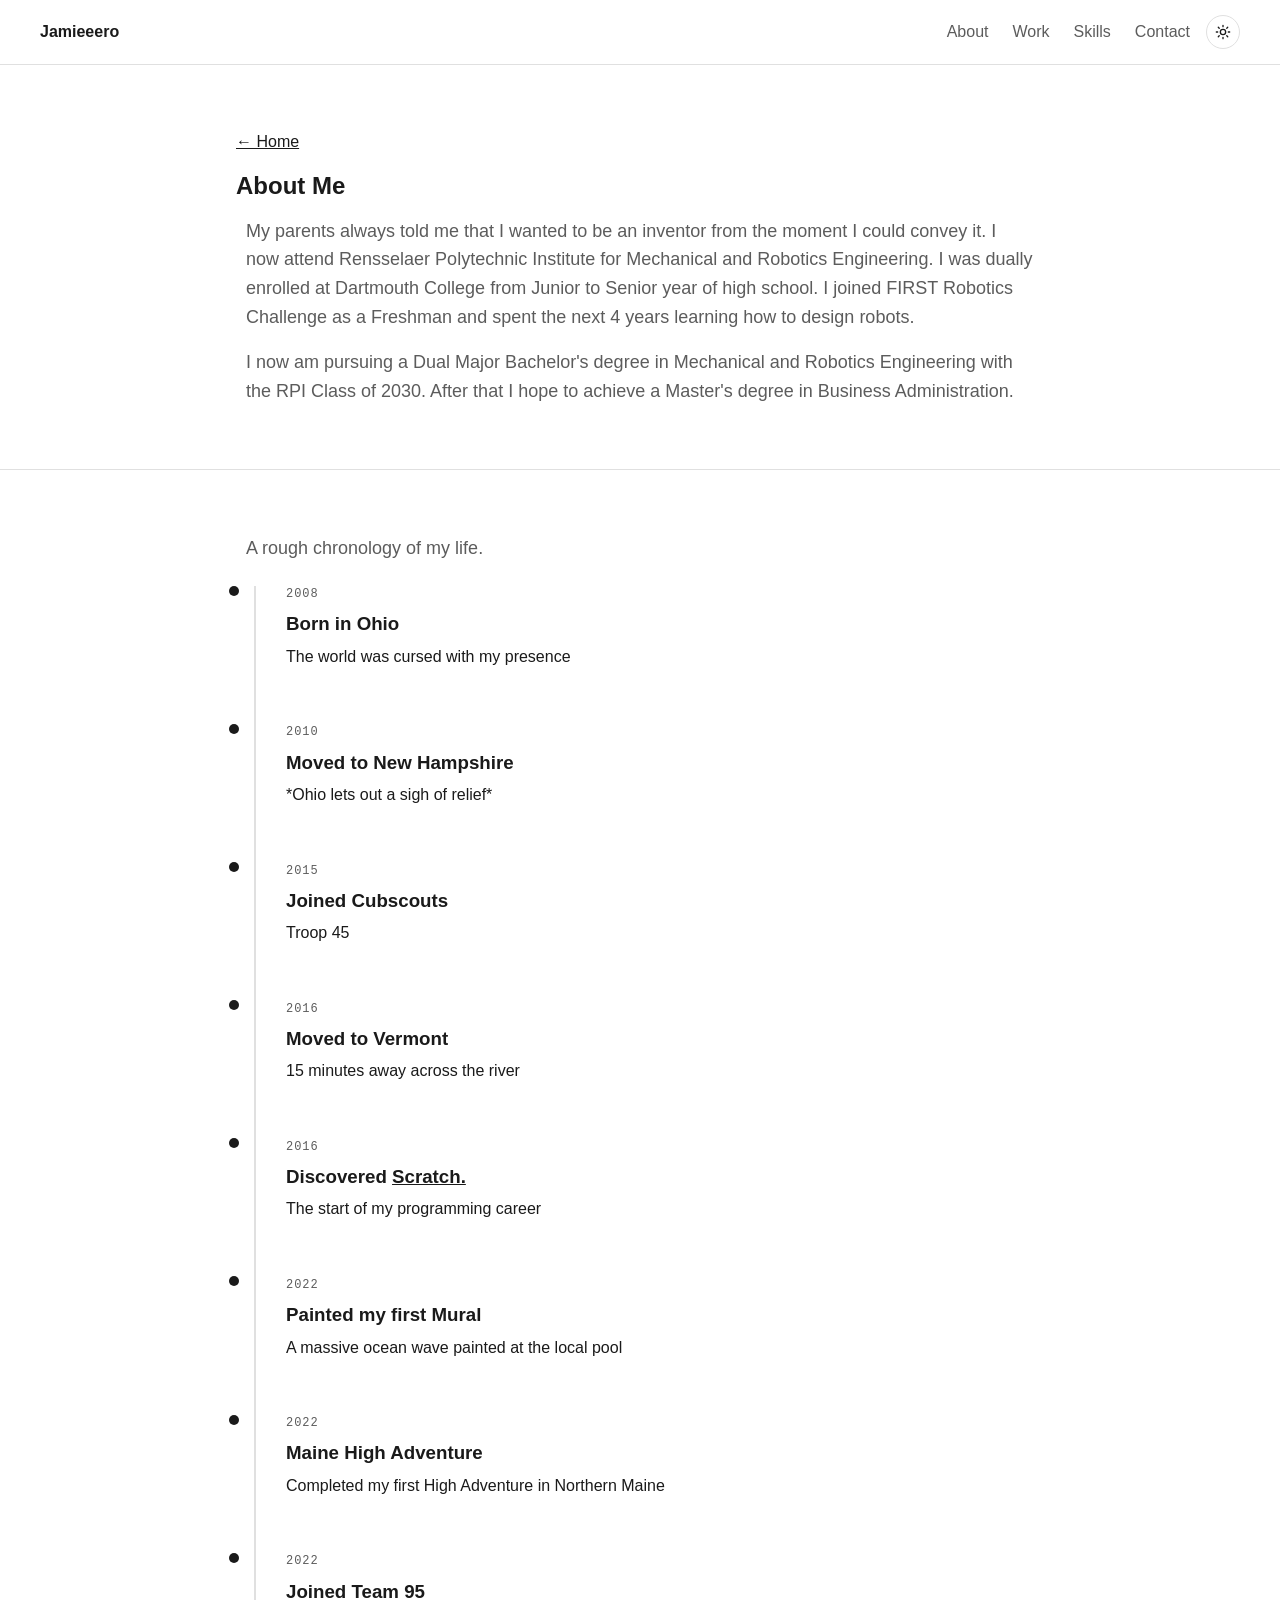
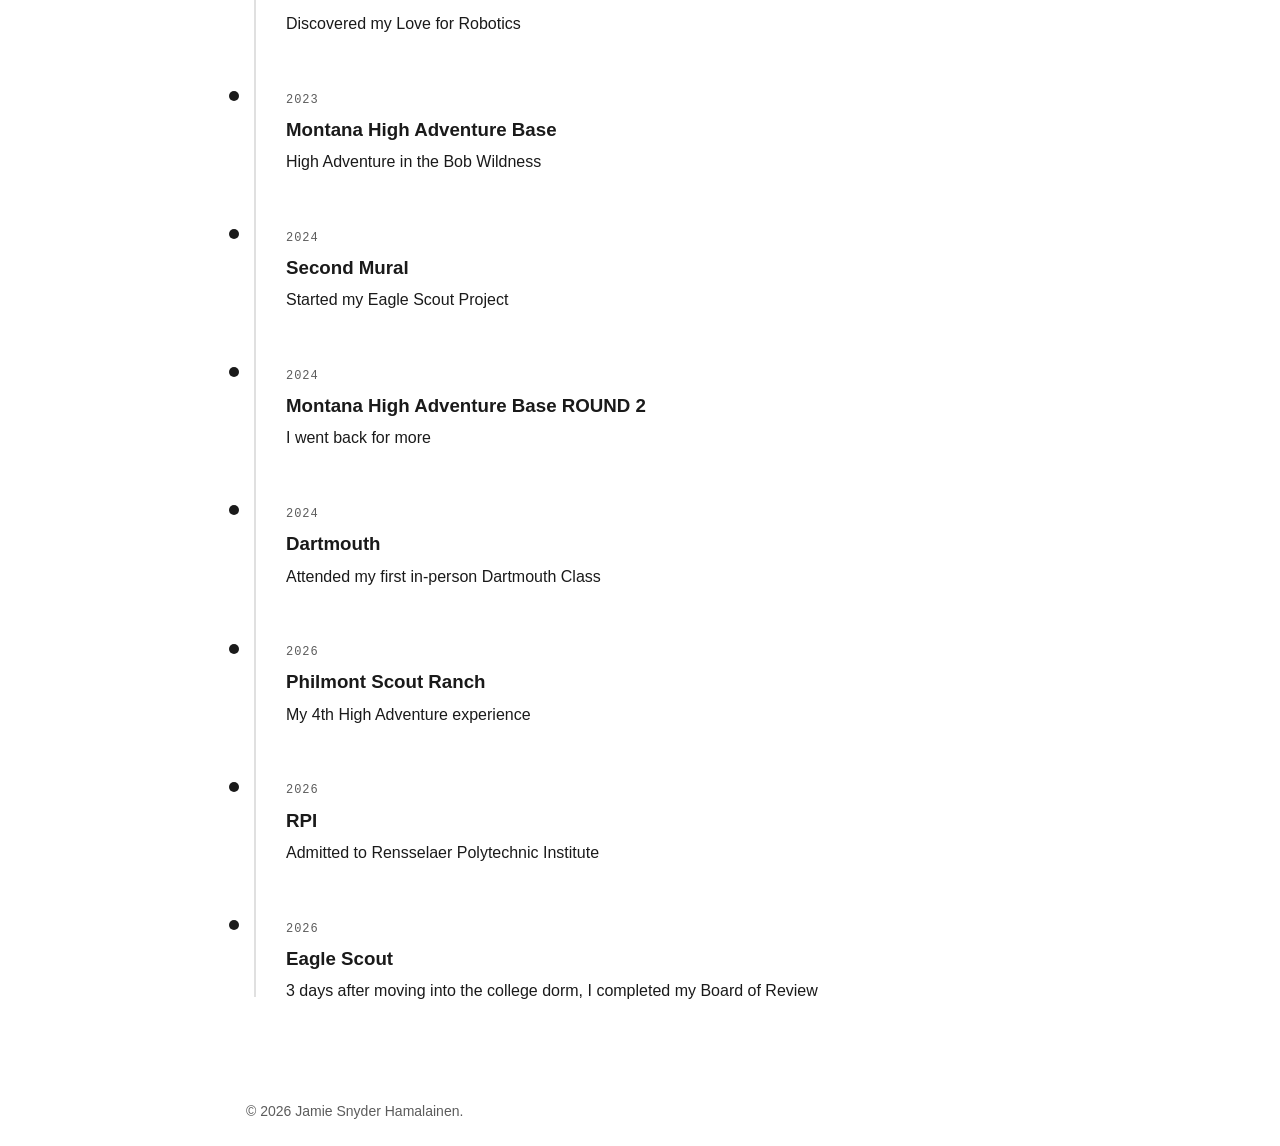
==== about.html @ 57ff3096 "Improvements and additions" ====
<!DOCTYPE html>
<html lang="en">
<head>
    <meta charset="UTF-8">
    <meta name="viewport" content="width=device-width, initial-scale=1.0">
    <title>About</title>
    <meta name="description" content="More Indepth About Page">
    <link rel="stylesheet" href="styles.css">
</head>
<body>

<a class="skip-link" href="#main">Skip to content</a>

<div class="scroll-progress" id="scrollProgress"></div>

<header class="site-header">
    <div class="header-inner">
        <a href="index.html" class="logo">Jamieeero</a>

        <div class="nav-cluster">
            <nav class="primary-nav" id="primaryNav">
                <ul>
                    <li><a href="about.html">About</a></li>
                    <li><a href="index.html#work">Work</a></li>
                    <li><a href="index.html#skills">Skills</a></li>
                    <li><a href="index.html#contact">Contact</a></li>
                </ul>
            </nav>

            <button class="theme-toggle" id="themeToggle" type="button" aria-label="Toggle dark mode">
                <svg class="icon-sun" viewBox="0 0 24 24" fill="none" stroke="currentColor" stroke-width="2" stroke-linecap="round" stroke-linejoin="round" aria-hidden="true">
                    <circle cx="12" cy="12" r="4"></circle>
                    <path d="M12 2v2M12 20v2M4.93 4.93l1.41 1.41M17.66 17.66l1.41 1.41M2 12h2M20 12h2M4.93 19.07l1.41-1.41M17.66 6.34l1.41-1.41"></path>
                </svg>
                <svg class="icon-moon" viewBox="0 0 24 24" fill="none" stroke="currentColor" stroke-width="2" stroke-linecap="round" stroke-linejoin="round" aria-hidden="true">
                    <path d="M21 12.79A9 9 0 1 1 11.21 3 7 7 0 0 0 21 12.79z"></path>
                </svg>
            </button>

            <button class="nav-toggle" id="navToggle" aria-expanded="false" aria-controls="primaryNav">
                <span class="nav-toggle-bar"></span>
                <span class="nav-toggle-bar"></span>
                <span class="nav-toggle-bar"></span>
                <span class="sr-only">Toggle menu</span>
            </button>
        </div>
    </div>
</header>

<main id="main">
    <section class="section" id="about-paragraph">
        <div class="container-title">
            <p class="back-link"><a href="index.html">&larr; Home</a></p>
            <h1>About Me</h1>
        </div>
        <div class="container">

            <p class="hero-subtitle">
                My parents always told me that I wanted to be an inventor from the moment I could convey it. I now attend Rensselaer Polytechnic Institute
                for Mechanical and Robotics Engineering. I was dually enrolled at Dartmouth College from Junior to Senior year of high school. I joined
                FIRST Robotics Challenge as a Freshman and spent the next 4 years learning how to design robots.
            </p>
            <p></p>
            <p class="hero-subtitle">
                I now am pursuing a Dual Major Bachelor's degree in Mechanical and Robotics Engineering with the RPI Class of 2030. After that I hope to
                achieve a Master's degree in Business Administration.
            </p>
        </div>
    </section>


    <section class="section" id="timeline">

        <div class="container">

            <p class="hero-subtitle">
                A rough chronology of my life.
            </p>
            <p></p>
            <p></p>
            <p></p>
        </div>


        <div class="container">
            <ol class="timeline">

                <li class="timeline-entry reveal">
                    <span class="timeline-era">2008</span>
                    <h3>Born in Ohio</h3>
                    <p>The world was cursed with my presence</p>
                </li>

                <li class="timeline-entry reveal">
                    <span class="timeline-era">2010</span>
                    <h3>Moved to New Hampshire</h3>
                    <p>*Ohio lets out a sigh of relief*</p>
                </li>

                <li class="timeline-entry reveal">
                    <span class="timeline-era">2015</span>
                    <h3>Joined Cubscouts</h3>
                    <p>Troop 45</p>
                </li>

                <li class="timeline-entry reveal">
                    <span class="timeline-era">2016</span>
                    <h3>Moved to Vermont</h3>
                    <p>15 minutes away across the river</p>
                </li>

                <li class="timeline-entry reveal">
                    <span class="timeline-era">2016</span>
                    <h3>Discovered <a href="https://scratch.mit.edu">Scratch.</a></h3>
                    <p>The start of my programming career</p>
                </li>


                <li class="timeline-entry reveal">
                    <span class="timeline-era">2022</span>
                    <h3>Painted my first Mural</h3>
                    <p>A massive ocean wave painted at the local pool</p>
                </li>

                <li class="timeline-entry reveal">
                    <span class="timeline-era">2022</span>
                    <h3>Maine High Adventure</h3>
                    <p>Completed my first High Adventure in Northern Maine</p>
                </li>

                <li class="timeline-entry reveal">
                    <span class="timeline-era">2022</span>
                    <h3>Joined Team 95</h3>
                    <p>Discovered my Love for Robotics</p>
                </li>

                <li class="timeline-entry reveal">
                    <span class="timeline-era">2023</span>
                    <h3>Montana High Adventure Base </h3>
                    <p>High Adventure in the Bob Wildness</p>
                </li>


                <li class="timeline-entry reveal">
                    <span class="timeline-era">2024</span>
                    <h3>Second Mural</h3>
                    <p>Started my Eagle Scout Project</p>
                </li>

                <li class="timeline-entry reveal">
                    <span class="timeline-era">2024</span>
                    <h3>Montana High Adventure Base ROUND 2</h3>
                    <p>I went back for more</p>
                </li>

                <li class="timeline-entry reveal">
                    <span class="timeline-era">2024</span>
                    <h3>Dartmouth</h3>
                    <p>Attended my first in-person Dartmouth Class</p>
                </li>

                <li class="timeline-entry reveal">
                    <span class="timeline-era">2026</span>
                    <h3>Philmont Scout Ranch</h3>
                    <p>My 4th High Adventure experience</p>
                </li>

                <li class="timeline-entry reveal">
                    <span class="timeline-era">2026</span>
                    <h3>RPI</h3>
                    <p>Admitted to Rensselaer Polytechnic Institute</p>
                </li>

                <li class="timeline-entry reveal">
                    <span class="timeline-era">2026</span>
                    <h3>Eagle Scout</h3>
                    <p>3 days after moving into the college dorm, I completed my Board of Review</p>
                </li>

            </ol>
        </div>
    </section>

</main>

<footer class="site-footer">
    <div class="container">
        <p>&copy; <span id="year"></span> Jamie Snyder Hamalainen.</p>
    </div>
</footer>

<script src="script.js"></script>
</body>
</html>
---- styles.css ----
:root {

    --color-bg: #ffffff;
    --color-text: #1a1a1a;
    --color-muted: #5c5c5c;
    --color-border: #e0e0e0;
    --color-accent: #1a1a1a;
    --color-shadow: rgba(0, 0, 0, 0.08);


    --font-body: -apple-system, BlinkMacSystemFont, "Segoe UI", Roboto, Helvetica, Arial, sans-serif;
    --font-mono: ui-monospace, "SFMono-Regular", Menlo, Consolas, "Liberation Mono", monospace;
    --font-size-base: 1rem;
    --line-height-base: 1.6;


    --container-width: 820px;
    --title-width: 840px;
    --space-1: 0.5rem;
    --space-2: 1rem;
    --space-3: 1.5rem;
    --space-4: 2.5rem;
    --space-5: 4rem;
    --space-6: 6rem;

    --header-height: 64px;
    --progress-height: 3px;
}

@media (prefers-color-scheme: dark) {
    :root:not([data-theme="light"]) {
        --color-bg: #121212;
        --color-text: #ececec;
        --color-muted: #a0a0a0;
        --color-border: #2a2a2a;
        --color-accent: #ececec;
        --color-shadow: rgba(0, 0, 0, 0.35);
    }
}

/* manual toggle overrides win regardless of OS preference */
:root[data-theme="dark"] {
    --color-bg: #121212;
    --color-text: #ececec;
    --color-muted: #a0a0a0;
    --color-border: #2a2a2a;
    --color-accent: #ececec;
    --color-shadow: rgba(0, 0, 0, 0.35);
}

:root[data-theme="light"] {
    --color-bg: #ffffff;
    --color-text: #1a1a1a;
    --color-muted: #5c5c5c;
    --color-border: #e0e0e0;
    --color-accent: #1a1a1a;
    --color-shadow: rgba(0, 0, 0, 0.08);
}


*,
*::before,
*::after {
    box-sizing: border-box;
}

html {
    -webkit-text-size-adjust: 100%;
    scroll-behavior: smooth;
}

body {
    margin: 0;
    font-family: var(--font-body);
    font-size: var(--font-size-base);
    line-height: var(--line-height-base);
    color: var(--color-text);
    background-color: var(--color-bg);
    transition: background-color 0.3s ease, color 0.3s ease;
}

img,
picture,
svg {
    max-width: 100%;
    display: block;
}

a {
    color: inherit;
}

h1, h2, h3, h4 {
    line-height: 1.25;
    margin: 0 0 var(--space-2);
    overflow-wrap: break-word;
}

h1, h2 {
    /* was a fixed `width`, which forced an 840px-wide box even on
       phones and pushed text past the viewport edge instead of
       wrapping. max-width caps it on desktop; width:100% lets it
       shrink to fit narrow screens. */
    width: 100%;
    max-width: var(--title-width);
}

p {
    margin: 0 0 var(--space-2);
    overflow-wrap: break-word;
}

ul {
    margin: 0;
    padding: 0;
    list-style: none;
}


@media (prefers-reduced-motion: reduce) {
    html {
        scroll-behavior: auto;
    }
    * {
        animation-duration: 0.001ms !important;
        animation-iteration-count: 1 !important;
        transition-duration: 0.001ms !important;
    }
}


a:focus-visible,
button:focus-visible {
    outline: 2px solid var(--color-accent);
    outline-offset: 2px;
}


.sr-only {
    position: absolute;
    width: 1px;
    height: 1px;
    padding: 0;
    margin: -1px;
    overflow: hidden;
    clip: rect(0, 0, 0, 0);
    white-space: nowrap;
    border: 0;
}


.skip-link {
    position: absolute;
    left: -9999px;
    top: 0;
    background: var(--color-bg);
    color: var(--color-text);
    padding: var(--space-1) var(--space-2);
    z-index: 1200;
}

.skip-link:focus {
    left: var(--space-2);
    top: var(--space-2);
}


.container {
    width: 100%;
    max-width: var(--container-width);
    margin-inline: auto;
    padding-inline: var(--space-2);
}

.container-title {
    width: 100%;
    max-width: var(--title-width);
    margin-inline: auto;
    padding-inline: var(--space-2);
}

.section {
    padding-block: var(--space-5);
    border-bottom: 1px solid var(--color-border);
}

.section:last-of-type {
    border-bottom: none;
}


/* ---- scroll progress bar ---- */
.scroll-progress {
    position: fixed;
    top: 0;
    left: 0;
    height: var(--progress-height);
    width: 0%;
    background-color: var(--color-accent);
    z-index: 1101;
    transition: width 0.12s ease-out;
}

@media (prefers-reduced-motion: reduce) {
    .scroll-progress {
        transition: none;
    }
}


.site-header {
    position: sticky;
    top: 0;
    z-index: 100;
    background-color: var(--color-bg);
    border-bottom: 1px solid var(--color-border);
}

.header-inner {
    display: flex;
    align-items: center;
    justify-content: space-between;
    height: var(--header-height);
    padding-inline: var(--space-2);
}

@media (min-width: 1024px) {
    .header-inner {
        padding-inline: var(--space-4);
    }
}

.logo {
    font-weight: 600;
    text-decoration: none;
}

.nav-cluster {
    display: flex;
    align-items: center;
    gap: var(--space-2);
}

.primary-nav ul {
    display: flex;
    gap: var(--space-3);
}

.primary-nav a {
    position: relative;
    text-decoration: none;
    color: var(--color-muted);
    padding-bottom: 3px;
    transition: color 0.2s ease;
}

.primary-nav a::after {
    content: "";
    position: absolute;
    left: 0;
    bottom: 0;
    height: 1px;
    width: 0%;
    background-color: var(--color-text);
    transition: width 0.25s ease;
}

.primary-nav a:hover,
.primary-nav a:focus-visible {
    color: var(--color-text);
}

.primary-nav a:hover::after,
.primary-nav a:focus-visible::after {
    width: 100%;
}

.nav-toggle {
    display: none;
    flex-direction: column;
    justify-content: space-between;
    width: 24px;
    height: 18px;
    background: none;
    border: none;
    padding: 0;
    cursor: pointer;
}

.nav-toggle-bar {
    display: block;
    height: 2px;
    width: 100%;
    background-color: var(--color-text);
}


/* ---- theme toggle ---- */
.theme-toggle {
    display: inline-flex;
    align-items: center;
    justify-content: center;
    width: 34px;
    height: 34px;
    background: none;
    border: 1px solid var(--color-border);
    border-radius: 50%;
    cursor: pointer;
    color: var(--color-text);
    padding: 0;
    transition: border-color 0.2s ease, transform 0.3s ease;
}

.theme-toggle:hover {
    border-color: var(--color-text);
}

.theme-toggle:active {
    transform: scale(0.92);
}

.theme-toggle svg {
    width: 16px;
    height: 16px;
    transition: transform 0.4s ease, opacity 0.3s ease;
}

.theme-toggle .icon-moon {
    display: none;
}

:root[data-theme="dark"] .theme-toggle .icon-sun {
    display: none;
}

:root[data-theme="dark"] .theme-toggle .icon-moon {
    display: block;
}

@media (prefers-color-scheme: dark) {
    :root:not([data-theme="light"]):not([data-theme="dark"]) .theme-toggle .icon-sun {
        display: none;
    }
    :root:not([data-theme="light"]):not([data-theme="dark"]) .theme-toggle .icon-moon {
        display: block;
    }
}


/* ---- hero ---- */
.hero {
    padding-block: var(--space-6);
}

.hero h1 {
    font-size: clamp(2rem, 5vw, 3rem);
    margin-bottom: var(--space-1);
    opacity: 0;
    animation: fade-up-in 0.7s ease forwards;
}

.hero-subtitle {
    color: var(--color-muted);
    font-size: 1.125rem;
    margin: 0;
    opacity: 0;
    animation: fade-up-in 0.6s ease forwards;
}

.hero-subtitle:nth-of-type(1) { animation-delay: 0.15s; }
.hero-subtitle:nth-of-type(2) { animation-delay: 0.3s; }
.hero-subtitle:nth-of-type(3) { animation-delay: 0.45s; }

@keyframes fade-up-in {
    from {
        opacity: 0;
        transform: translateY(14px);
    }
    to {
        opacity: 1;
        transform: none;
    }
}


/* ---- scroll reveal (project cards, gallery entries, etc.) ---- */
.reveal.reveal-init {
    opacity: 0;
    transform: translateY(28px);
}

.reveal {
    transition: opacity 0.6s ease, transform 0.6s ease;
    transition-delay: var(--reveal-delay, 0s);
}

.reveal.reveal-init.is-visible {
    opacity: 1;
    transform: none;
}


.project-list {
    display: flex;
    flex-direction: column;
    gap: var(--space-4);
}

.project {
    padding: var(--space-3);
    margin-inline: calc(var(--space-3) * -1);
    border-radius: 10px;
    transition: transform 0.25s ease, box-shadow 0.25s ease, background-color 0.25s ease;
}

.project:hover,
.project:focus-within {
    transform: translateY(-4px);
    box-shadow: 0 12px 28px var(--color-shadow);
    background-color: var(--color-border);
}

.project h3 {
    margin-bottom: var(--space-1);
}

.project h3 a {
    text-decoration: none;
}

.project h3 a:hover,
.project h3 a:focus-visible {
    text-decoration: underline;
}

.project-meta {
    display: flex;
    flex-wrap: wrap;
    gap: var(--space-1) var(--space-2);
    color: var(--color-muted);
    font-size: 0.875rem;
}

.skills-list {
    display: flex;
    flex-wrap: wrap;
    gap: var(--space-1) var(--space-3);
    color: var(--color-muted);
}


.continue-link {
    display: inline-flex;
    align-items: center;
    gap: var(--space-1);
    margin-top: var(--space-1);
    padding: var(--space-2) var(--space-3);
    margin-inline: calc(var(--space-3) * -1);
    border-radius: 10px;
    text-decoration: none;
    font-weight: 600;
    color: var(--color-text);
    transition: transform 0.25s ease, box-shadow 0.25s ease, background-color 0.25s ease;
}

.continue-link:hover,
.continue-link:focus-visible {
    transform: translateY(-4px);
    box-shadow: 0 12px 28px var(--color-shadow);
    background-color: var(--color-border);
}

.continue-link .arrow {
    transition: transform 0.25s ease;
}

.continue-link:hover .arrow,
.continue-link:focus-visible .arrow {
    transform: translateX(4px);
}

/* ---- timeline page ---- */
.timeline {
    position: relative;
    list-style: none;
    margin: 0;
    padding: 0;
    padding-left: var(--space-4);
}

.timeline::before {
    content: "";
    position: absolute;
    top: 0.4rem;
    bottom: 0.4rem;
    left: 0.5rem;
    width: 2px;
    background-color: var(--color-border);
}

.timeline-entry {
    position: relative;
    padding-bottom: var(--space-4);
}

.timeline-entry:last-child {
    padding-bottom: 0;
}

.timeline-entry::before {
    content: "";
    position: absolute;
    left: 0.5rem;
    top: 0.4rem;
    transform: translateX(-650%);
    width: 10px;
    height: 10px;
    border-radius: 50%;
    background-color: var(--color-accent);
    box-shadow: 0 0 0 4px var(--color-bg);
}

.timeline-era {
    display: inline-block;
    font-family: var(--font-mono);
    font-size: 0.75rem;
    letter-spacing: 0.08em;
    text-transform: uppercase;
    color: var(--color-muted);
    margin-bottom: var(--space-1);
}

.timeline-entry h3 {
    margin-bottom: var(--space-1);
}

.timeline-entry p {
    margin-bottom: var(--space-1);
}


.contact-list {
    display: flex;
    flex-direction: column;
    gap: var(--space-1);
}

.contact-list a {
    text-decoration: none;
}

.contact-list a:hover,
.contact-list a:focus-visible {
    text-decoration: underline;
}


.gallery-section {
    padding-inline: var(--space-2);
    display: flex;
    flex-direction: column;
    gap: var(--space-5);
}

@media (min-width: 1024px) {
    .gallery-section {
        padding-inline: var(--space-4);
    }
}

.gallery-entry {
    margin: 0;
    display: flex;
    align-items: center;
    gap: var(--space-4);
}

.gallery-entry.is-reverse {
    flex-direction: row-reverse;
}

.gallery-image {
    flex-shrink: 0;
    overflow: hidden;
    border-radius: 6px;
}

.gallery-placeholder {
    width: 100%;
    background-color: var(--color-border);
    transition: transform 0.5s ease;
}

.gallery-item img {
    width: 100%;
    height: 100%;
    object-fit: cover;
    display: block;
    transition: transform 0.5s ease;
}

.gallery-entry:hover .gallery-placeholder,
.gallery-entry:hover .gallery-item img {
    transform: scale(1.04);
}

.gallery-caption {
    flex: 1;
    min-width: 0;
}

.gallery-index {
    display: inline-block;
    font-family: var(--font-mono);
    font-size: 0.75rem;
    letter-spacing: 0.08em;
    text-transform: uppercase;
    color: var(--color-muted);
    border-top: 2px solid var(--color-accent);
    padding-top: var(--space-1);
    margin-bottom: var(--space-1);
}

.gallery-caption p {
    color: var(--color-muted);
    margin: 0;
}

/* Size modifiers: how much of the row the image claims.
   The caption fills whatever's left, so a "bigger" image
   reads as visually dominant and a "smaller" one leaves
   more room for text. Aspect ratio is set per size to
   roughly match the kind of shot (wide vs tall). */

.gallery-entry--large .gallery-image {
    width: 70%;
}
.gallery-entry--large .gallery-placeholder {
    aspect-ratio: 16 / 9;
}

.gallery-entry--medium .gallery-image {
    width: 52%;
}
.gallery-entry--medium .gallery-placeholder {
    aspect-ratio: 4 / 3;
}

.gallery-entry--small .gallery-image {
    width: 34%;
}
.gallery-entry--small .gallery-placeholder {
    aspect-ratio: 3 / 4;
}



.site-footer {
    padding-block: var(--space-3);
}

.site-footer p {
    margin: 0;
    color: var(--color-muted);
    font-size: 0.875rem;
}

@media (max-width: 640px) {
    .nav-toggle {
        display: flex;
    }

    .primary-nav {
        position: absolute;
        top: var(--header-height);
        left: 0;
        right: 0;
        background-color: var(--color-bg);
        border-bottom: 1px solid var(--color-border);
        max-height: 0;
        overflow: hidden;
        transition: max-height 0.2s ease;
    }

    .primary-nav.is-open {
        max-height: 300px;
    }

    .primary-nav ul {
        flex-direction: column;
        gap: 0;
        padding: var(--space-2);
    }

    .primary-nav li {
        padding-block: var(--space-1);
    }

    .section {
        padding-block: var(--space-4);
    }

    .hero {
        padding-block: var(--space-5);
    }

    .project,
    .continue-link {
        margin-inline: 0;
    }

    .gallery-entry,
    .gallery-entry.is-reverse {
        flex-direction: column;
        align-items: stretch;
        gap: var(--space-2);
    }

    .gallery-entry--large .gallery-image,
    .gallery-entry--medium .gallery-image,
    .gallery-entry--small .gallery-image {
        width: 100%;
    }

    .gallery-entry--small .gallery-placeholder {
        aspect-ratio: 4 / 3;
    }
}
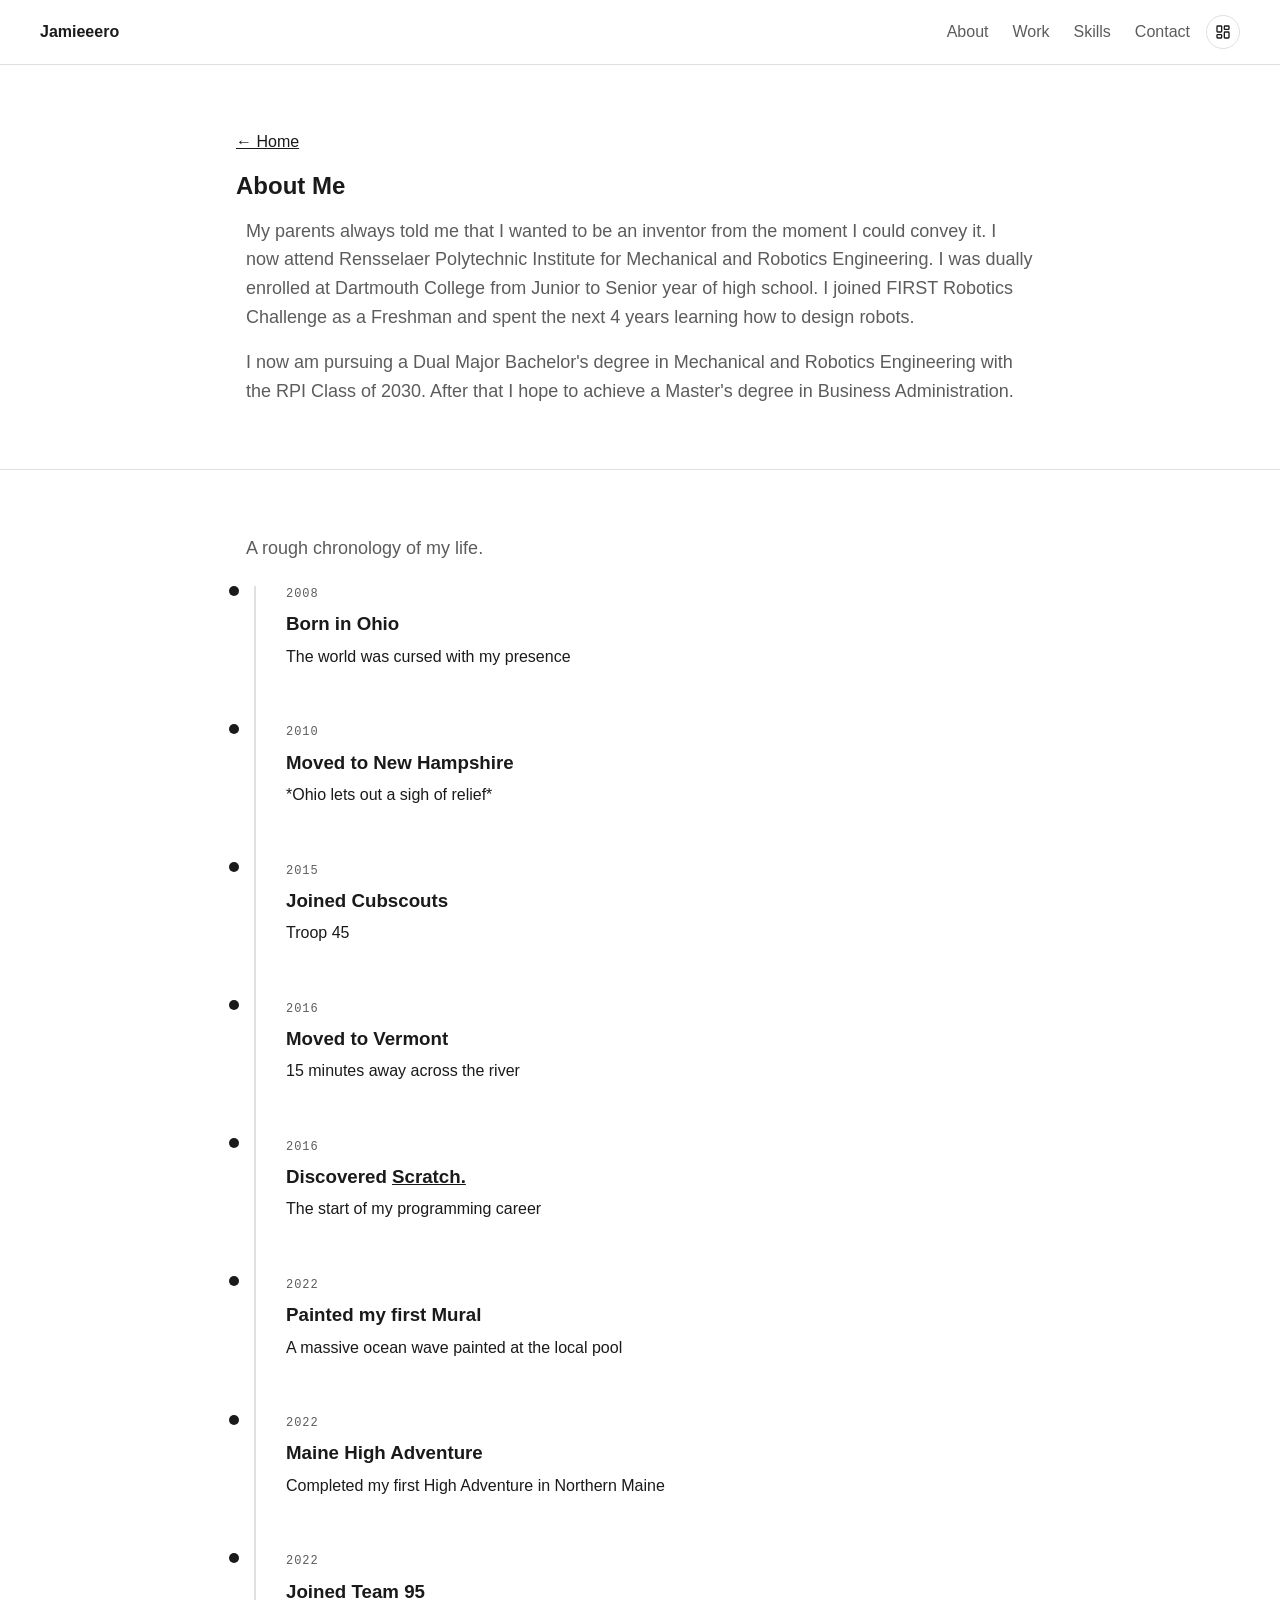
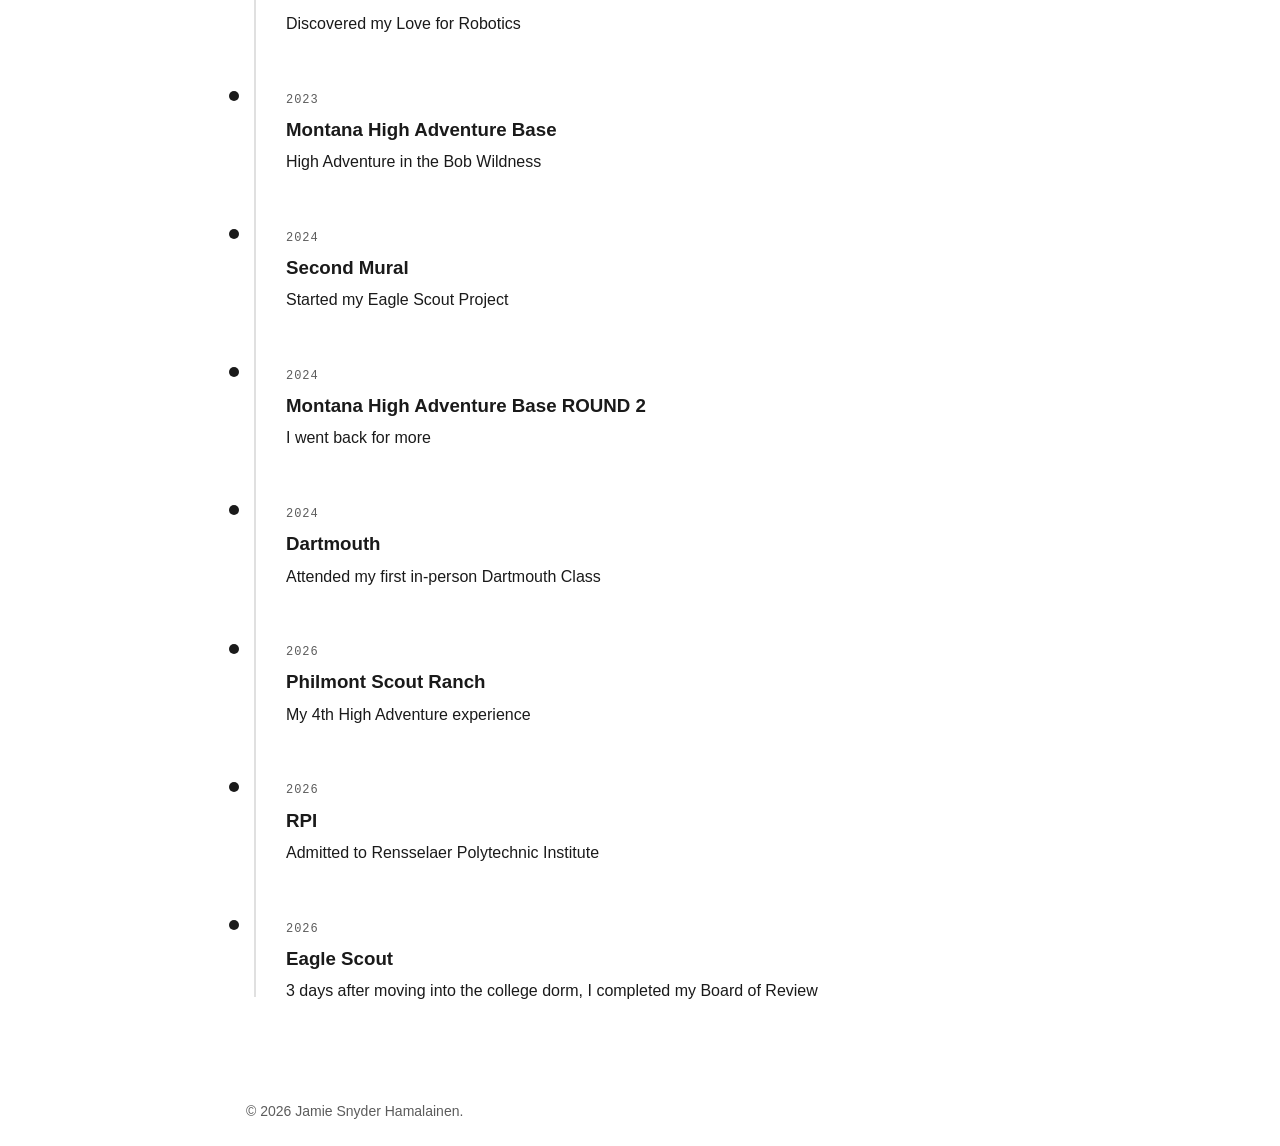
==== commit 68a0ddad: "new dashboard button" ====
--- a/about.html
+++ b/about.html
@@ -27,15 +27,14 @@
                 </ul>
             </nav>
 
-            <button class="theme-toggle" id="themeToggle" type="button" aria-label="Toggle dark mode">
-                <svg class="icon-sun" viewBox="0 0 24 24" fill="none" stroke="currentColor" stroke-width="2" stroke-linecap="round" stroke-linejoin="round" aria-hidden="true">
-                    <circle cx="12" cy="12" r="4"></circle>
-                    <path d="M12 2v2M12 20v2M4.93 4.93l1.41 1.41M17.66 17.66l1.41 1.41M2 12h2M20 12h2M4.93 19.07l1.41-1.41M17.66 6.34l1.41-1.41"></path>
+            <a class="dashboard-link" href="https://dashboard.jamieeero.com" aria-label="Open dashboard">
+                <svg viewBox="0 0 24 24" fill="none" stroke="currentColor" stroke-width="2" stroke-linecap="round" stroke-linejoin="round" aria-hidden="true">
+                    <rect width="7" height="9" x="3" y="3" rx="1"></rect>
+                    <rect width="7" height="5" x="14" y="3" rx="1"></rect>
+                    <rect width="7" height="9" x="14" y="12" rx="1"></rect>
+                    <rect width="7" height="5" x="3" y="16" rx="1"></rect>
                 </svg>
-                <svg class="icon-moon" viewBox="0 0 24 24" fill="none" stroke="currentColor" stroke-width="2" stroke-linecap="round" stroke-linejoin="round" aria-hidden="true">
-                    <path d="M21 12.79A9 9 0 1 1 11.21 3 7 7 0 0 0 21 12.79z"></path>
-                </svg>
-            </button>
+            </a>
 
             <button class="nav-toggle" id="navToggle" aria-expanded="false" aria-controls="primaryNav">
                 <span class="nav-toggle-bar"></span>
--- a/styles.css
+++ b/styles.css
@@ -295,8 +295,8 @@
 }
 
 
-/* ---- theme toggle ---- */
-.theme-toggle {
+/* ---- dashboard link ---- */
+.dashboard-link {
     display: inline-flex;
     align-items: center;
     justify-content: center;
@@ -311,39 +311,17 @@
     transition: border-color 0.2s ease, transform 0.3s ease;
 }
 
-.theme-toggle:hover {
+.dashboard-link:hover {
     border-color: var(--color-text);
 }
 
-.theme-toggle:active {
+.dashboard-link:active {
     transform: scale(0.92);
 }
 
-.theme-toggle svg {
+.dashboard-link svg {
     width: 16px;
     height: 16px;
-    transition: transform 0.4s ease, opacity 0.3s ease;
-}
-
-.theme-toggle .icon-moon {
-    display: none;
-}
-
-:root[data-theme="dark"] .theme-toggle .icon-sun {
-    display: none;
-}
-
-:root[data-theme="dark"] .theme-toggle .icon-moon {
-    display: block;
-}
-
-@media (prefers-color-scheme: dark) {
-    :root:not([data-theme="light"]):not([data-theme="dark"]) .theme-toggle .icon-sun {
-        display: none;
-    }
-    :root:not([data-theme="light"]):not([data-theme="dark"]) .theme-toggle .icon-moon {
-        display: block;
-    }
 }
 
 
